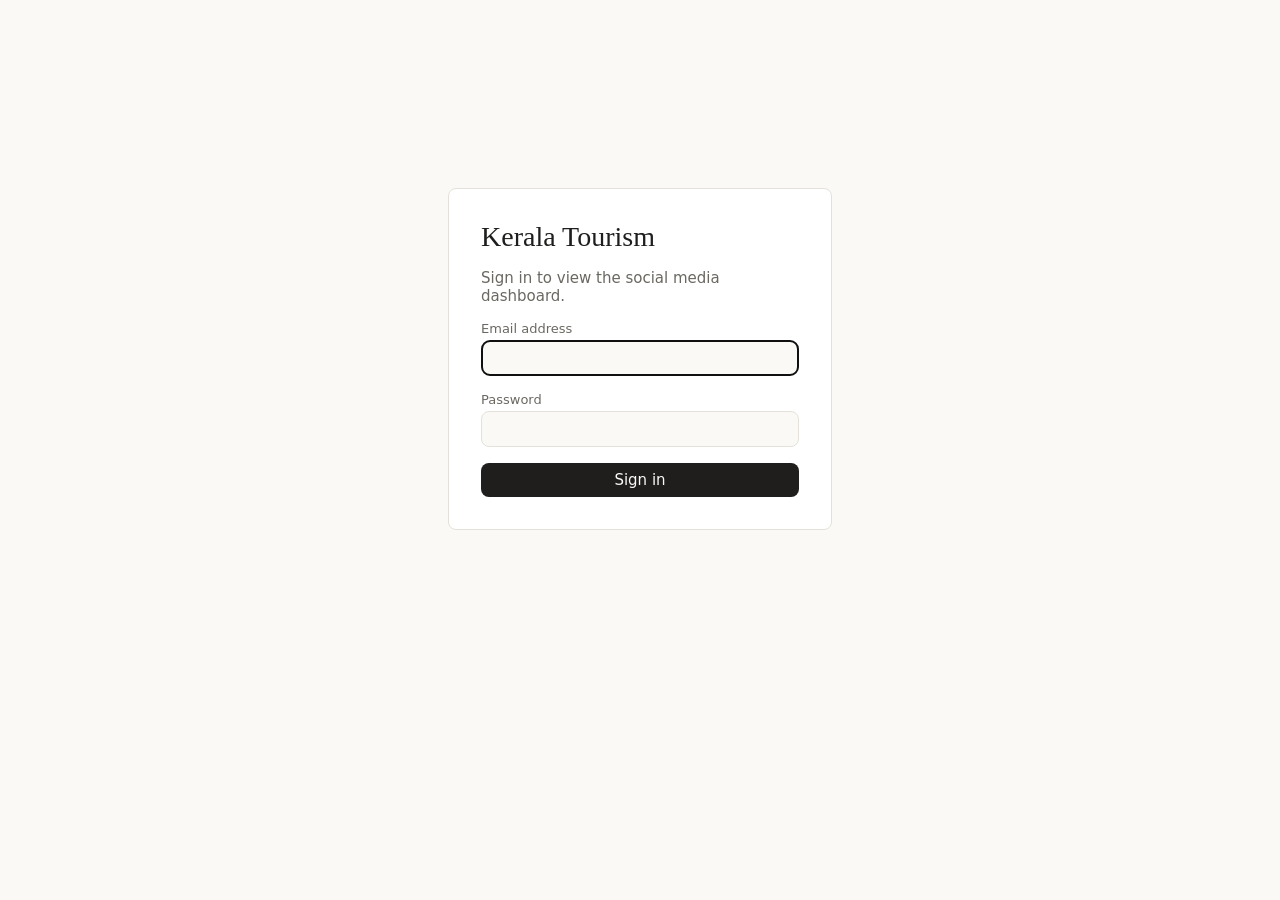
==== public/index.html @ f7c0e961 "Live dashboard: real sign-in, account management and Apify follower fetches Replaces the sample-data" ====
<!doctype html>
<html lang="en">
<head>
<meta charset="utf-8">
<meta name="viewport" content="width=device-width, initial-scale=1">
<meta name="robots" content="noindex, nofollow">
<title>Kerala Tourism Social Dashboard</title>
<link rel="stylesheet" href="app.css">
<script src="d3.min.js" defer></script>
<script src="app.js" defer></script>
</head>
<body>
<div id="root" class="kt">

  <!-- Sign in -->
  <div class="kt-login" id="login" hidden>
    <form class="kt-login-card" id="login-form" autocomplete="on">
      <p class="kt-brand">Kerala Tourism</p>
      <p class="kt-sub">Sign in to view the social media dashboard.</p>
      <label class="kt-field">Email address
        <input id="login-email" type="email" autocomplete="username" required>
      </label>
      <label class="kt-field">Password
        <input id="login-pass" type="password" autocomplete="current-password" required>
      </label>
      <p class="kt-err" id="login-err" hidden></p>
      <button class="kt-primary" type="submit">Sign in</button>
    </form>
  </div>

  <!-- Dashboard -->
  <div id="app" hidden>
    <div class="kt-head">
      <div>
        <h1 class="kt-title">Kerala Tourism social dashboard</h1>
        <p class="kt-take" id="takeaway"></p>
        <div class="kt-status">
          <span id="run-status"></span>
          <button class="kt-ghost" id="refresh" type="button">Refresh now</button>
        </div>
      </div>
      <div class="kt-head-right">
        <span class="kt-who" id="who"></span>
        <button class="kt-ghost" id="signout" type="button">Sign out</button>
      </div>
    </div>

    <div class="kt-bar">
      <div class="kt-tabs" role="tablist">
        <button type="button" role="tab" data-tab="own" aria-selected="true">Social media performance</button>
        <button type="button" role="tab" data-tab="domestic" aria-selected="false">Domestic competitors</button>
        <button type="button" role="tab" data-tab="international" aria-selected="false">International competitors</button>
        <button type="button" role="tab" data-tab="accounts" aria-selected="false">Accounts</button>
      </div>
      <div class="kt-seg" id="period" aria-label="Period">
        <button type="button" data-period="daily" aria-pressed="false">Daily</button>
        <button type="button" data-period="monthly" aria-pressed="true">Monthly</button>
        <button type="button" data-period="yearly" aria-pressed="false">Yearly</button>
      </div>
    </div>

    <section id="tab-own" data-page="own"></section>
    <section id="tab-domestic" data-page="domestic" hidden></section>
    <section id="tab-international" data-page="international" hidden></section>

    <section id="tab-accounts" data-page="accounts" hidden>
      <div class="kt-card">
        <h3 id="form-title">Add an account</h3>
        <p class="kt-note">Type usernames or paste profile links. Leave a platform empty if the account isn't on it.</p>
        <form class="kt-form" id="acct-form">
          <label class="kt-field">Name
            <input name="name" required maxlength="80" placeholder="e.g. Goa Tourism">
          </label>
          <label class="kt-field">Type
            <select name="group">
              <option value="own">Your account (Kerala Tourism)</option>
              <option value="domestic">Domestic competitor</option>
              <option value="international">International competitor</option>
            </select>
          </label>
          <label class="kt-field">Instagram username
            <input name="instagram" placeholder="keralatourism">
          </label>
          <label class="kt-field">Facebook page
            <input name="facebook" placeholder="facebook.com/… or page name">
          </label>
          <label class="kt-field">YouTube channel
            <input name="youtube" placeholder="@handle or channel link">
          </label>
          <label class="kt-field">X (Twitter) username
            <input name="x" placeholder="KeralaTourism">
          </label>
          <div class="kt-form-actions">
            <button class="kt-primary" type="submit" id="form-save">Add account</button>
            <button class="kt-ghost" type="button" id="form-cancel" hidden>Cancel</button>
          </div>
        </form>
        <p class="kt-msg" id="form-msg" hidden></p>
      </div>

      <h2 class="kt-section-title">Your accounts</h2>
      <div data-list="own"></div>
      <h2 class="kt-section-title">Domestic competitors</h2>
      <div data-list="domestic"></div>
      <h2 class="kt-section-title">International competitors</h2>
      <div data-list="international"></div>

      <h2 class="kt-section-title">Updates</h2>
      <div class="kt-card kt-stack">
        <label class="kt-field">Fetch follower counts from Apify
          <select class="kt-select" id="schedule">
            <option value="weekly">Weekly</option>
            <option value="daily">Daily</option>
            <option value="off">Only when I click Refresh now</option>
          </select>
        </label>
        <p class="kt-hint">Each fetch costs about $0.002–0.003 per Instagram, YouTube or X account and about $0.012 per Facebook page from your Apify credit.</p>
        <div id="last-run"></div>
      </div>
    </section>

    <p class="kt-foot">Follower counts are fetched from public profiles with Apify. History starts from the first fetch.</p>
  </div>
</div>
</body>
</html>
---- public/app.css ----
:root {
  --font-anthropic-sans: "Inter", system-ui, -apple-system, "Segoe UI", Roboto, sans-serif;
  --font-anthropic-serif: Georgia, "Times New Roman", serif;
  --color-fg: #1f1e1c; --color-fg-muted: #6b6862; --color-bg: #faf9f6; --color-panel: #ffffff;
  --color-border-line: #e4e1da; --color-ok: #2f7d4f; --color-warn: #a36a00; --color-bad: #b3412e;
  --cds-font-size-caption: 0.8125rem; --cds-font-size-body: 0.9375rem; --cds-font-size-heading: 1.0625rem; --cds-font-size-title: 1.75rem;
  --cds-font-weight-medium: 500;
  --cds-gap-xs: 4px; --cds-gap-sm: 8px; --cds-gap-md: 16px; --cds-gap-lg: 24px; --cds-gap-xl: 40px;
  --cds-pad-xs: 4px; --cds-pad-sm: 8px; --cds-pad-md: 12px; --cds-pad-lg: 20px; --cds-pad-xl: 32px;
  --cds-radius: 8px;
  --cds-chart-grid: #ecebe6; --cds-chart-axis: #b9b5ac; --cds-chart-reference: #9a968d; --cds-chart-muted: #c9c5bc;
  --cds-surface-popover: #ffffff; --cds-border: #e4e1da; --cds-shadow-popover: 0 4px 16px rgba(0,0,0,.10);
  --cds-text-secondary: #6b6862; --cds-dur-slow: 300ms;
  --kt-c0: #1f7a5c; --kt-c1: #d9822b; --kt-c2: #3d6fb6; --kt-c3: #a8467e; --kt-c4: #7a8a2b; --kt-c5: #6a5acd; --kt-c6: #c44d4d; --kt-c7: #3a9aa8;
  color-scheme: light;
}
@media (prefers-color-scheme: dark) {
  :root {
    --color-fg: #ecebe7; --color-fg-muted: #a5a29b; --color-bg: #1a1917; --color-panel: #23221f;
    --color-border-line: #3a3834; --color-ok: #6cc28f; --color-warn: #e0a640; --color-bad: #ee7a66;
    --cds-chart-grid: #2f2d2a; --cds-chart-axis: #57544e; --cds-chart-reference: #77736b; --cds-chart-muted: #4a4743;
    --cds-surface-popover: #2b2a27; --cds-border: #3a3834; --cds-shadow-popover: 0 4px 16px rgba(0,0,0,.45);
    --cds-text-secondary: #a5a29b;
    --kt-c0: #4cc19a; --kt-c1: #f0a050; --kt-c2: #78a3e6; --kt-c3: #d97bb0; --kt-c4: #b6c45a; --kt-c5: #a08ff0; --kt-c6: #ee8080; --kt-c7: #6cc8d4;
    color-scheme: dark;
  }
}
html, body { margin: 0; background: var(--color-bg); color: var(--color-fg); font-family: var(--font-anthropic-sans); }
#root { max-width: 1280px; margin: 0 auto; padding: 24px clamp(16px, 3vw, 40px) 48px; box-sizing: border-box; }
.kt { font-family: var(--font-anthropic-sans); color: var(--color-fg); }
.kt [hidden] { display: none !important; }
.kt-login { display: flex; justify-content: center; align-items: center; min-height: 70vh; padding: var(--cds-pad-lg) 0; }
.kt-login-card { width: 100%; max-width: 24rem; background: var(--color-panel); border: 1px solid var(--color-border-line); border-radius: var(--cds-radius); padding: var(--cds-pad-xl); display: flex; flex-direction: column; gap: var(--cds-gap-md); box-sizing: border-box; }
.kt-brand { font-family: var(--font-anthropic-serif); font-weight: 400; font-size: var(--cds-font-size-title); margin: 0; }
.kt-sub { margin: 0; color: var(--color-fg-muted); font-size: var(--cds-font-size-body); }
.kt-field { display: flex; flex-direction: column; gap: var(--cds-gap-xs); font-size: var(--cds-font-size-caption); color: var(--color-fg-muted); }
.kt-field input { font: inherit; font-size: var(--cds-font-size-body); color: var(--color-fg); background: var(--color-bg); border: 1px solid var(--color-border-line); border-radius: var(--cds-radius); padding: var(--cds-pad-sm) var(--cds-pad-md); }
.kt-err { margin: 0; color: var(--color-bad); font-size: var(--cds-font-size-caption); }
.kt-primary { font: inherit; font-size: var(--cds-font-size-body); font-weight: var(--cds-font-weight-medium); background: var(--color-fg); color: var(--color-bg); border: 0; border-radius: var(--cds-radius); padding: var(--cds-pad-sm) var(--cds-pad-md); cursor: pointer; }
.kt-ghost { font: inherit; font-size: var(--cds-font-size-caption); background: transparent; color: var(--color-fg-muted); border: 1px solid var(--color-border-line); border-radius: var(--cds-radius); padding: var(--cds-pad-xs) var(--cds-pad-sm); cursor: pointer; }
.kt-head { display: flex; justify-content: space-between; align-items: flex-start; gap: var(--cds-gap-md); flex-wrap: wrap; }
.kt-title { font-family: var(--font-anthropic-serif); font-weight: 400; font-size: var(--cds-font-size-title); margin: 0 0 var(--cds-gap-xs); }
.kt-take { margin: 0; color: var(--color-fg-muted); font-size: var(--cds-font-size-body); max-width: 60rem; }
.kt-take b { color: var(--color-fg); font-weight: 600; }
.kt-bar { display: flex; justify-content: space-between; align-items: flex-end; gap: var(--cds-gap-md); flex-wrap: wrap; border-bottom: 1px solid var(--color-border-line); margin: var(--cds-gap-lg) 0 var(--cds-gap-lg); }
.kt-tabs { display: flex; gap: var(--cds-gap-md); }
.kt-tabs button { font: inherit; font-size: var(--cds-font-size-body); background: none; border: 0; border-bottom: 2px solid transparent; color: var(--color-fg-muted); padding: var(--cds-pad-sm) 0; cursor: pointer; }
.kt-tabs button[aria-selected="true"] { color: var(--color-fg); border-bottom-color: var(--color-fg); font-weight: var(--cds-font-weight-medium); }
.kt-seg { display: inline-flex; border: 1px solid var(--color-border-line); border-radius: var(--cds-radius); overflow: hidden; margin-bottom: var(--cds-pad-xs); flex-wrap: wrap; }
.kt-seg button { font: inherit; font-size: var(--cds-font-size-caption); background: transparent; color: var(--color-fg-muted); border: 0; padding: var(--cds-pad-xs) var(--cds-pad-sm); cursor: pointer; }
.kt-seg button[aria-pressed="true"] { background: var(--color-fg); color: var(--color-bg); }
.kt-row { display: flex; align-items: center; gap: var(--cds-gap-sm); flex-wrap: wrap; margin-bottom: var(--cds-gap-md); }
.kt-label { font-size: var(--cds-font-size-caption); color: var(--color-fg-muted); }
.kt-tiles { display: grid; grid-template-columns: repeat(auto-fit, minmax(min(100%, 11rem), 1fr)); gap: var(--cds-gap-md); margin-bottom: var(--cds-gap-lg); }
.kt-tile { text-align: left; font: inherit; color: inherit; background: var(--color-panel); border: 1px solid var(--color-border-line); border-radius: var(--cds-radius); padding: var(--cds-pad-md) var(--cds-pad-lg); display: flex; flex-direction: column; gap: var(--cds-gap-xs); min-width: 0; }
button.kt-tile { cursor: pointer; }
.kt-tile[aria-pressed="true"] { border-color: var(--color-fg); box-shadow: inset 0 0 0 1px var(--color-fg); }
.kt-tile-name { font-size: var(--cds-font-size-caption); color: var(--color-fg-muted); }
.kt-num { font-family: var(--font-anthropic-serif); font-weight: 400; font-size: var(--cds-font-size-title); font-variant-numeric: tabular-nums; line-height: 1.2; }
.kt-delta { font-size: var(--cds-font-size-caption); color: var(--color-fg-muted); font-variant-numeric: tabular-nums; }
.kt-up { color: var(--color-ok); }
.kt-down { color: var(--color-bad); }
.kt-grid2 { display: grid; grid-template-columns: repeat(auto-fit, minmax(min(100%, 24rem), 1fr)); gap: var(--cds-gap-md); margin-bottom: var(--cds-gap-md); }
.kt-card { background: var(--color-panel); border: 1px solid var(--color-border-line); border-radius: var(--cds-radius); padding: var(--cds-pad-lg); min-width: 0; }
.kt-card h3 { font-size: var(--cds-font-size-heading); font-weight: var(--cds-font-weight-medium); margin: 0 0 var(--cds-gap-xs); }
.kt-note { margin: 0 0 var(--cds-gap-md); font-size: var(--cds-font-size-caption); color: var(--color-fg-muted); }
.kt-chart { position: relative; min-height: 260px; }
.kt-svg { display: block; overflow: visible; }
.kt-tick { fill: var(--color-fg-muted); font-size: var(--cds-font-size-caption); font-family: var(--font-anthropic-sans); font-variant-numeric: tabular-nums; }
.kt-gridline { stroke: var(--cds-chart-grid); stroke-width: 1; }
.kt-axis { stroke: var(--cds-chart-axis); stroke-width: 1; }
.kt-rule { stroke: var(--cds-chart-reference); stroke-width: 1; }
.kt-tip { position: absolute; top: 8px; background: var(--cds-surface-popover); border: 1px solid var(--cds-border); border-radius: var(--cds-radius); box-shadow: var(--cds-shadow-popover); padding: var(--cds-pad-xs) var(--cds-pad-sm); font-size: var(--cds-font-size-caption); pointer-events: none; white-space: nowrap; z-index: 2; }
.kt-tip-h { color: var(--cds-text-secondary); margin-bottom: 2px; }
.kt-tip-r { display: flex; align-items: center; gap: 6px; font-variant-numeric: tabular-nums; }
.kt-tip-r b { font-weight: 600; margin-left: auto; padding-left: 10px; }
.kt-sw { display: inline-block; width: 8px; height: 8px; border-radius: 2px; flex: none; }
.kt-legend { display: flex; flex-wrap: wrap; gap: var(--cds-gap-sm) var(--cds-gap-md); font-size: var(--cds-font-size-caption); color: var(--color-fg-muted); margin-bottom: var(--cds-gap-md); min-height: 1em; }
.kt-legend span { display: inline-flex; align-items: center; gap: 6px; }
.kt-tablewrap { overflow-x: auto; }
.kt-table { width: 100%; border-collapse: collapse; font-size: var(--cds-font-size-body); font-variant-numeric: tabular-nums; }
.kt-table th { text-align: right; font-weight: var(--cds-font-weight-medium); font-size: var(--cds-font-size-caption); color: var(--color-fg-muted); padding: var(--cds-pad-xs) var(--cds-pad-sm); border-bottom: 1px solid var(--color-border-line); white-space: nowrap; }
.kt-table td { text-align: right; padding: var(--cds-pad-sm); border-bottom: 1px solid var(--color-border-line); white-space: nowrap; }
.kt-table th:first-child, .kt-table td:first-child { text-align: left; padding-left: 0; }
.kt-table tr.kt-hl td { font-weight: 600; }
.kt-table tr.kt-total td { border-top: 1px solid var(--color-fg-muted); }
.kt-fail { display: flex; align-items: center; justify-content: center; gap: .5em; height: 260px; color: var(--color-fg-muted); font-size: var(--cds-font-size-caption); }
.kt-dot { width: .375rem; height: .375rem; border-radius: 50%; background: var(--color-bad); }
.kt-foot { font-size: var(--cds-font-size-caption); color: var(--color-fg-muted); margin: var(--cds-gap-lg) 0 0; }
[data-dash-source-state=refreshing] { opacity: .5; transition: opacity var(--cds-dur-slow); }
[data-dash-source-state=empty] { color: transparent; }
/* ---- additions for the live dashboard ---- */
[hidden] { display: none !important; }
.kt-status { display: flex; align-items: center; gap: var(--cds-gap-sm); flex-wrap: wrap; font-size: var(--cds-font-size-caption); color: var(--color-fg-muted); margin-top: var(--cds-gap-sm); }
.kt-head-right { display: flex; flex-direction: column; align-items: flex-end; gap: var(--cds-gap-xs); }
.kt-who { font-size: var(--cds-font-size-caption); color: var(--color-fg-muted); }
.kt-spin { display: inline-block; width: 10px; height: 10px; border: 2px solid var(--color-border-line); border-top-color: var(--color-fg); border-radius: 50%; animation: kt-spin 0.8s linear infinite; }
@keyframes kt-spin { to { transform: rotate(360deg); } }
.kt-empty { background: var(--color-panel); border: 1px dashed var(--color-border-line); border-radius: var(--cds-radius); padding: var(--cds-pad-xl); text-align: center; color: var(--color-fg-muted); }
.kt-empty b { color: var(--color-fg); }
.kt-link { font: inherit; background: none; border: 0; padding: 0; color: var(--color-fg); text-decoration: underline; cursor: pointer; }
.kt-chips { display: flex; flex-wrap: wrap; gap: var(--cds-gap-xs); }
.kt-form { display: grid; grid-template-columns: repeat(auto-fit, minmax(min(100%, 12rem), 1fr)); gap: var(--cds-gap-md); align-items: end; }
.kt-form .kt-field select, .kt-form .kt-field input, .kt-select { font: inherit; font-size: var(--cds-font-size-body); color: var(--color-fg); background: var(--color-bg); border: 1px solid var(--color-border-line); border-radius: var(--cds-radius); padding: var(--cds-pad-sm) var(--cds-pad-md); }
.kt-form-actions { display: flex; gap: var(--cds-gap-sm); align-items: center; flex-wrap: wrap; }
.kt-msg { font-size: var(--cds-font-size-caption); margin: 0; }
.kt-msg.bad { color: var(--color-bad); }
.kt-msg.ok { color: var(--color-ok); }
.kt-acct td a { color: var(--color-fg); text-decoration: none; border-bottom: 1px dotted var(--color-fg-muted); }
.kt-acct td .kt-small { display: block; font-size: var(--cds-font-size-caption); color: var(--color-fg-muted); }
.kt-acct td .kt-bad { color: var(--color-bad); }
.kt-acct td:first-child { white-space: normal; }
.kt-actions { display: flex; gap: var(--cds-gap-xs); justify-content: flex-end; }
.kt-section-title { font-size: var(--cds-font-size-heading); font-weight: var(--cds-font-weight-medium); margin: var(--cds-gap-lg) 0 var(--cds-gap-sm); }
.kt-hint { font-size: var(--cds-font-size-caption); color: var(--color-fg-muted); margin: var(--cds-gap-xs) 0 0; }
.kt-stack { display: flex; flex-direction: column; gap: var(--cds-gap-md); }
.kt-chart-empty { display: flex; align-items: center; justify-content: center; height: 260px; color: var(--color-fg-muted); font-size: var(--cds-font-size-caption); text-align: center; padding: 0 var(--cds-pad-lg); }
.kt-table a { color: inherit; text-decoration: none; border-bottom: 1px dotted var(--color-fg-muted); }
.kt-table a:hover { border-bottom-style: solid; }
#schedule { max-width: 22rem; }
.kt-tabs { overflow-x: auto; max-width: 100%; scrollbar-width: none; }
.kt-tabs::-webkit-scrollbar { display: none; }
.kt-tabs button { white-space: nowrap; flex: none; }
.kt-bar > .kt-tabs { min-width: 0; flex: 1 1 auto; }
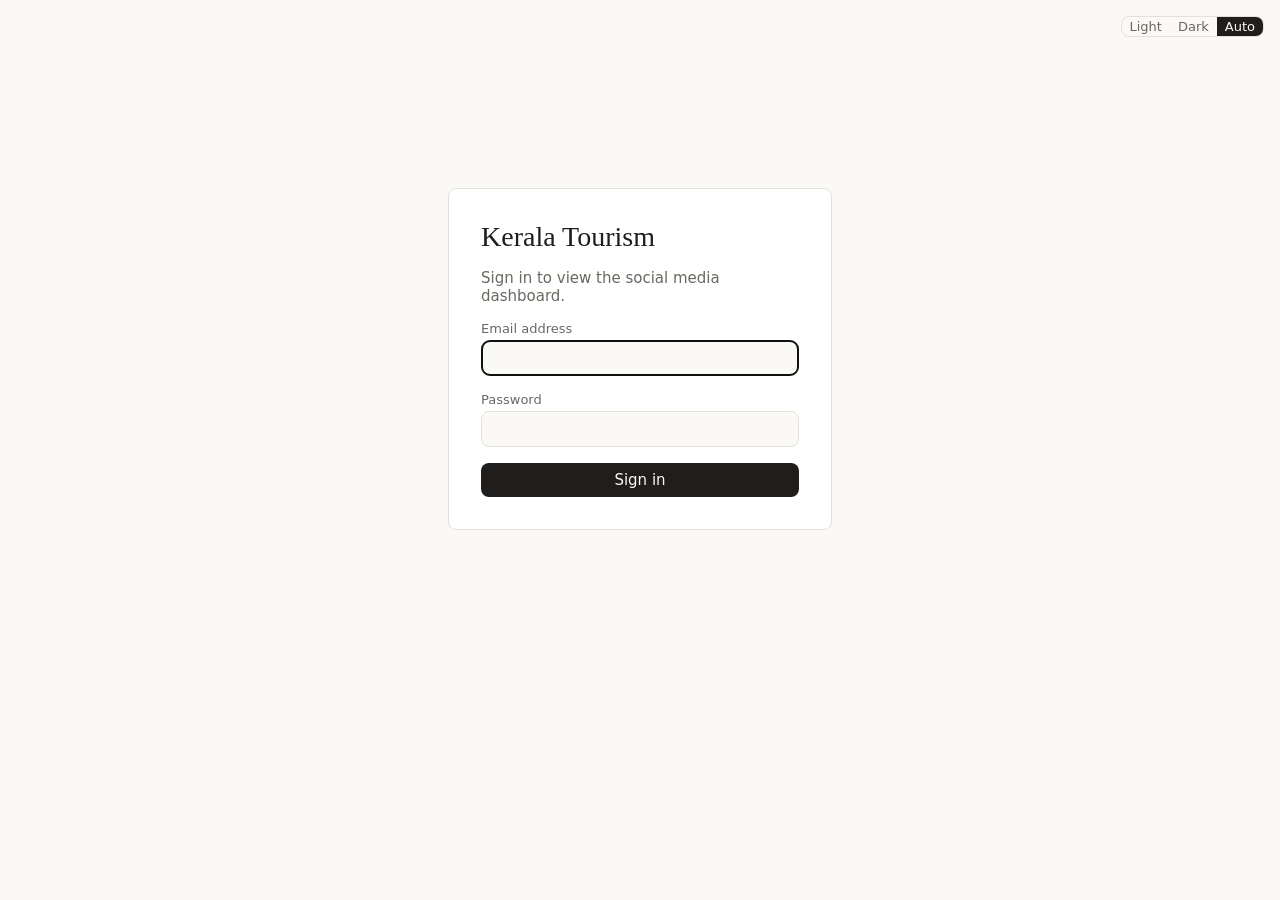
==== commit e7e163ee: "Bar charts for follower counts and growth; light/dark/auto theme switch - Follower count and growth " ====
--- a/public/index.html
+++ b/public/index.html
@@ -6,6 +6,7 @@
 <meta name="robots" content="noindex, nofollow">
 <title>Kerala Tourism Social Dashboard</title>
 <link rel="stylesheet" href="app.css">
+<script src="theme.js"></script>
 <script src="d3.min.js" defer></script>
 <script src="app.js" defer></script>
 </head>
@@ -14,6 +15,11 @@
 
   <!-- Sign in -->
   <div class="kt-login" id="login" hidden>
+    <div class="kt-login-theme"><div class="kt-seg kt-theme" aria-label="Theme">
+          <button type="button" data-theme-set="light" aria-pressed="false">Light</button>
+          <button type="button" data-theme-set="dark" aria-pressed="false">Dark</button>
+          <button type="button" data-theme-set="auto" aria-pressed="true">Auto</button>
+        </div></div>
     <form class="kt-login-card" id="login-form" autocomplete="on">
       <p class="kt-brand">Kerala Tourism</p>
       <p class="kt-sub">Sign in to view the social media dashboard.</p>
@@ -40,6 +46,11 @@
         </div>
       </div>
       <div class="kt-head-right">
+        <div class="kt-seg kt-theme" aria-label="Theme">
+          <button type="button" data-theme-set="light" aria-pressed="false">Light</button>
+          <button type="button" data-theme-set="dark" aria-pressed="false">Dark</button>
+          <button type="button" data-theme-set="auto" aria-pressed="true">Auto</button>
+        </div>
         <span class="kt-who" id="who"></span>
         <button class="kt-ghost" id="signout" type="button">Sign out</button>
       </div>
--- a/public/app.css
+++ b/public/app.css
@@ -11,19 +11,28 @@
   --cds-chart-grid: #ecebe6; --cds-chart-axis: #b9b5ac; --cds-chart-reference: #9a968d; --cds-chart-muted: #c9c5bc;
   --cds-surface-popover: #ffffff; --cds-border: #e4e1da; --cds-shadow-popover: 0 4px 16px rgba(0,0,0,.10);
   --cds-text-secondary: #6b6862; --cds-dur-slow: 300ms;
-  --kt-c0: #1f7a5c; --kt-c1: #d9822b; --kt-c2: #3d6fb6; --kt-c3: #a8467e; --kt-c4: #7a8a2b; --kt-c5: #6a5acd; --kt-c6: #c44d4d; --kt-c7: #3a9aa8;
+  --kt-c0: #1f7a5c; --kt-c1: #d9822b; --kt-c2: #3d6fb6; --kt-c3: #a8467e; --kt-c4: #7a8a2b; --kt-c5: #6a5acd; --kt-c6: #c44d4d; --kt-c7: #3a9aa8; --kt-c8: #8c564b; --kt-c9: #6f6f6f; --kt-c10: #e377c2; --kt-c11: #1f3b73;
   color-scheme: light;
 }
 @media (prefers-color-scheme: dark) {
-  :root {
+  :root:not([data-theme="light"]) {
     --color-fg: #ecebe7; --color-fg-muted: #a5a29b; --color-bg: #1a1917; --color-panel: #23221f;
     --color-border-line: #3a3834; --color-ok: #6cc28f; --color-warn: #e0a640; --color-bad: #ee7a66;
     --cds-chart-grid: #2f2d2a; --cds-chart-axis: #57544e; --cds-chart-reference: #77736b; --cds-chart-muted: #4a4743;
     --cds-surface-popover: #2b2a27; --cds-border: #3a3834; --cds-shadow-popover: 0 4px 16px rgba(0,0,0,.45);
     --cds-text-secondary: #a5a29b;
-    --kt-c0: #4cc19a; --kt-c1: #f0a050; --kt-c2: #78a3e6; --kt-c3: #d97bb0; --kt-c4: #b6c45a; --kt-c5: #a08ff0; --kt-c6: #ee8080; --kt-c7: #6cc8d4;
+    --kt-c0: #4cc19a; --kt-c1: #f0a050; --kt-c2: #78a3e6; --kt-c3: #d97bb0; --kt-c4: #b6c45a; --kt-c5: #a08ff0; --kt-c6: #ee8080; --kt-c7: #6cc8d4; --kt-c8: #c49c94; --kt-c9: #a8a8a8; --kt-c10: #f0a6d8; --kt-c11: #8fa8e8;
     color-scheme: dark;
   }
+}
+:root[data-theme="dark"] {
+  --color-fg: #ecebe7; --color-fg-muted: #a5a29b; --color-bg: #1a1917; --color-panel: #23221f;
+  --color-border-line: #3a3834; --color-ok: #6cc28f; --color-warn: #e0a640; --color-bad: #ee7a66;
+  --cds-chart-grid: #2f2d2a; --cds-chart-axis: #57544e; --cds-chart-reference: #77736b; --cds-chart-muted: #4a4743;
+  --cds-surface-popover: #2b2a27; --cds-border: #3a3834; --cds-shadow-popover: 0 4px 16px rgba(0,0,0,.45);
+  --cds-text-secondary: #a5a29b;
+  --kt-c0: #4cc19a; --kt-c1: #f0a050; --kt-c2: #78a3e6; --kt-c3: #d97bb0; --kt-c4: #b6c45a; --kt-c5: #a08ff0; --kt-c6: #ee8080; --kt-c7: #6cc8d4; --kt-c8: #c49c94; --kt-c9: #a8a8a8; --kt-c10: #f0a6d8; --kt-c11: #8fa8e8;
+  color-scheme: dark;
 }
 html, body { margin: 0; background: var(--color-bg); color: var(--color-fg); font-family: var(--font-anthropic-sans); }
 #root { max-width: 1280px; margin: 0 auto; padding: 24px clamp(16px, 3vw, 40px) 48px; box-sizing: border-box; }
@@ -122,3 +131,7 @@
 .kt-tabs::-webkit-scrollbar { display: none; }
 .kt-tabs button { white-space: nowrap; flex: none; }
 .kt-bar > .kt-tabs { min-width: 0; flex: 1 1 auto; }
+
+.kt-theme { margin: 0; }
+.kt-theme button { padding: 2px var(--cds-pad-sm); }
+.kt-login-theme { position: fixed; top: 16px; right: 16px; }
